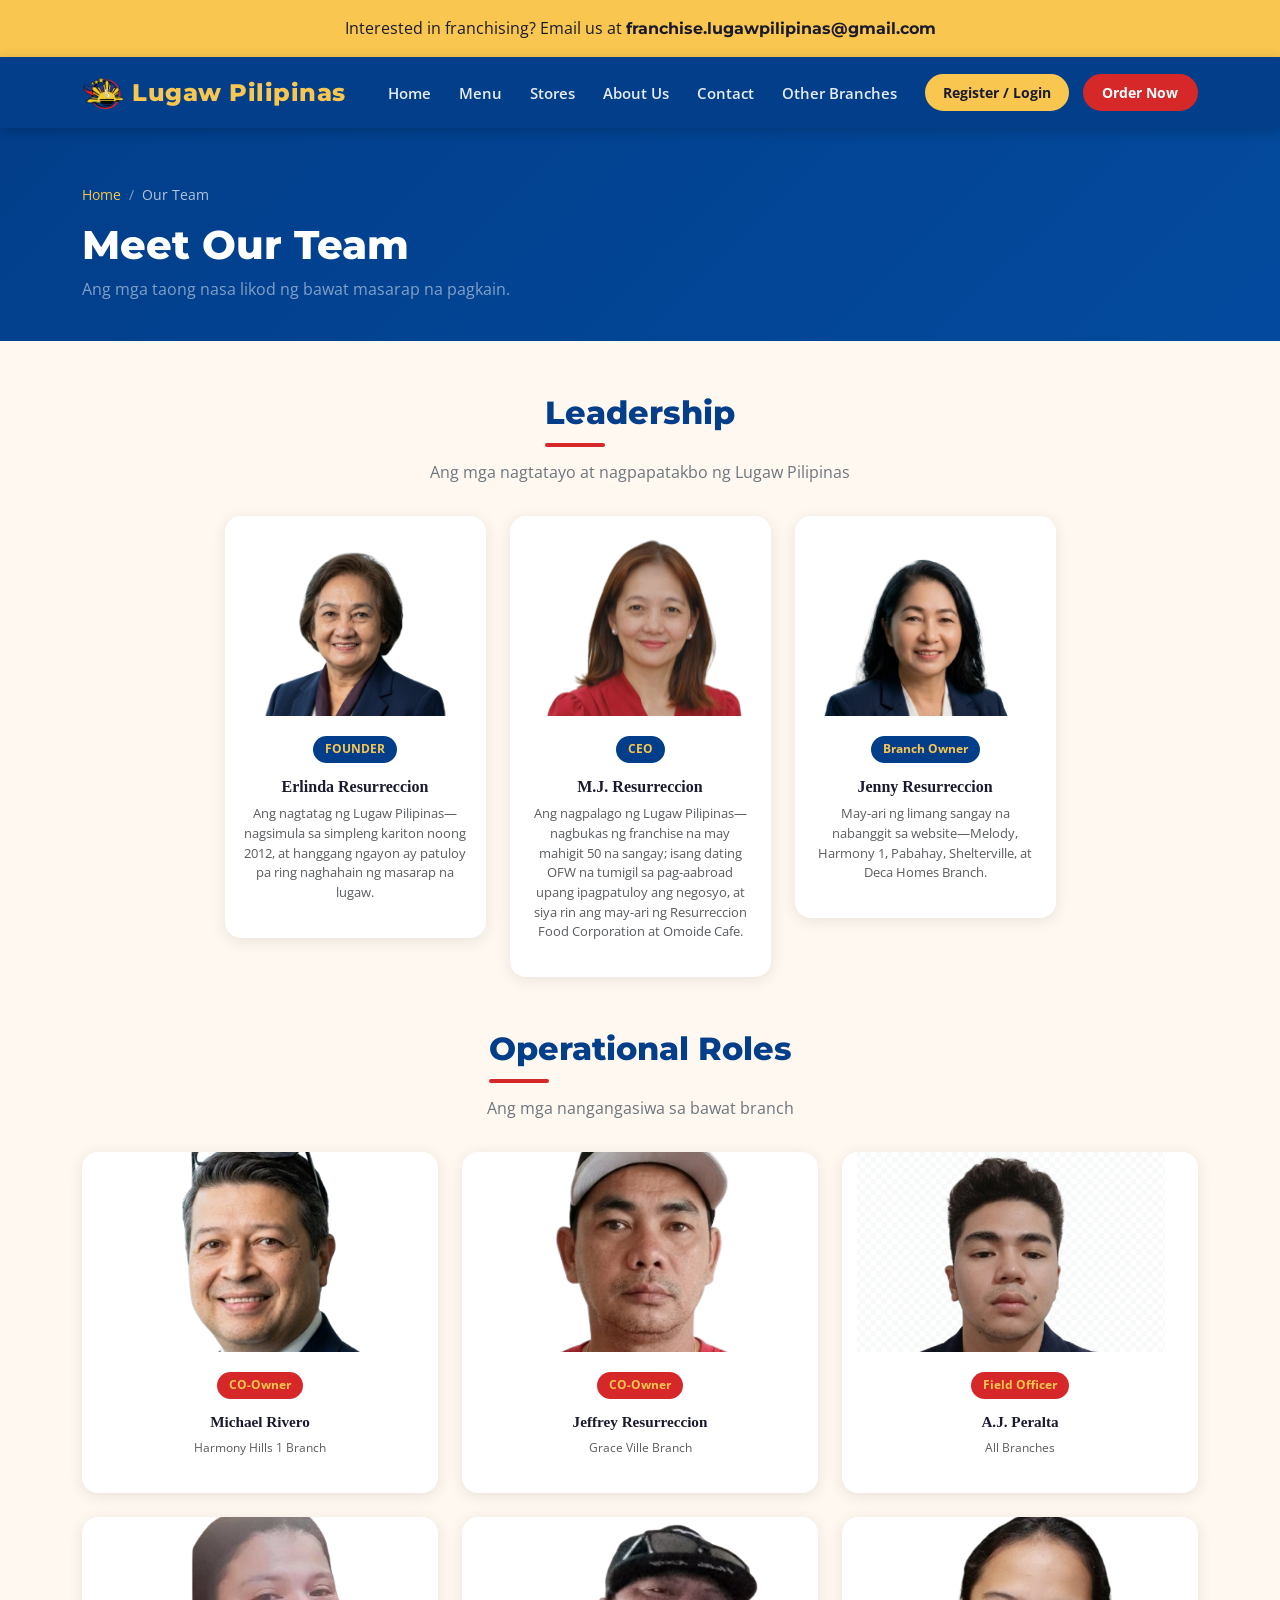
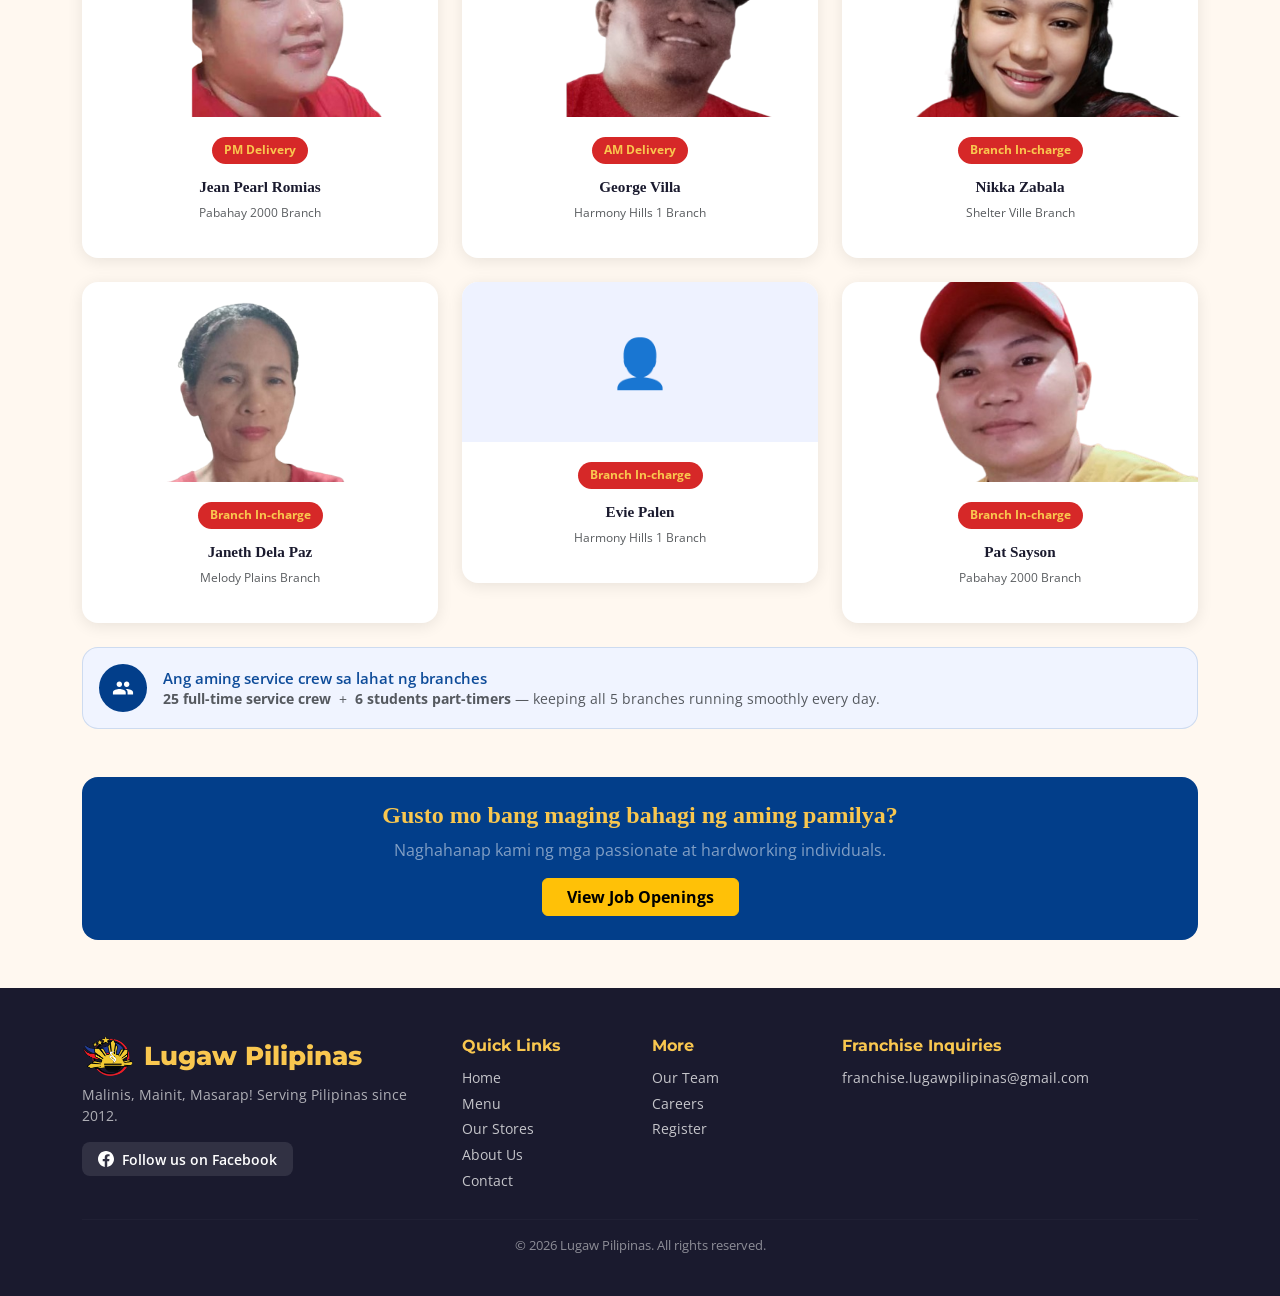
==== personnel.html @ b38a5993 "Initial commit" ====
<!DOCTYPE html>
<head>
  <meta charset="UTF-8">
  <meta name="viewport" content="width=device-width, initial-scale=1.0">
  <title>Lugaw Pilipinas - Team</title>
  <link rel="icon" type="image/png" href="images/LP_logo.png">
  <link rel="stylesheet" href="https://cdn.jsdelivr.net/npm/bootstrap@5.3.3/dist/css/bootstrap.min.css">
  <link rel="stylesheet" href="style.css">
</head>
<body>

<div class="franchise-strip">
  Interested in franchising? Email us at 
  <a href="mailto:franchise.lugawpilipinas@gmail.com">franchise.lugawpilipinas@gmail.com</a>
</div>

<nav class="navbar navbar-expand-lg">
  <div class="container">
    <a class="navbar-brand" href="index.html">
      <img src="images/LP_logo.png" alt="Logo" onerror="this.style.display='none'">
      Lugaw Pilipinas
    </a>
    <button class="navbar-toggler" type="button" data-bs-toggle="collapse" data-bs-target="#navMenu">
      <span class="navbar-toggler-icon"></span>
    </button>
    <div class="collapse navbar-collapse" id="navMenu">
      <ul class="navbar-nav ms-auto align-items-lg-center gap-1 mb-2 mb-lg-0">
        <li class="nav-item"><a class="nav-link" href="index.html">Home</a></li>
        <li class="nav-item"><a class="nav-link" href="menu.html">Menu</a></li>
        <li class="nav-item"><a class="nav-link" href="branches.html">Stores</a></li>
        <li class="nav-item"><a class="nav-link" href="about.html">About Us</a></li>
        <li class="nav-item"><a class="nav-link" href="contact.html">Contact</a></li>
        <li class="nav-item">
          <a class="nav-link" href="https://www.google.com/maps/d/u/0/viewer?mid=1OYzXHNmvgq7VIw6XNcVgfsCCvKDxKvw" target="_blank">Other Branches</a>
        </li>
      </ul>
      <div class="ms-lg-3 d-flex gap-2 mt-2 mt-lg-0">
        <a class="nav-link btn-register" href="register.html">Register / Login</a>
        <a class="nav-link btn-order" href="https://www.foodpanda.com.ph" target="_blank">Order Now </a>
      </div>
    </div>
  </div>
</nav>

<div class="page-hero">
  <div class="container">
    <nav aria-label="breadcrumb">
      <ol class="breadcrumb">
        <li class="breadcrumb-item"><a href="index.html">Home</a></li>
        <li class="breadcrumb-item active">Our Team</li>
      </ol>
    </nav>
    <h1>Meet Our Team</h1>
    <p class="text-white-50 mb-0">Ang mga taong nasa likod ng bawat masarap na pagkain.</p>
  </div>
</div>

<section class="py-5 bg-offwhite">
  <div class="container">
    <div class="text-center mb-4">
      <span class="section-title">Leadership</span>
      <p class="section-sub mt-2">Ang mga nagtatayo at nagpapatakbo ng Lugaw Pilipinas</p>
    </div>

    <div class="row g-4 justify-content-center mb-5">
      <div class="col-md-4 col-lg-3">
        <div class="personnel-card">
          <img src="images/LIN.png" alt="Founder" onerror="this.outerHTML='<div style=background:linear-gradient(135deg,var(--blue),#034a9e);height:200px;display:flex;align-items:center;justify-content:center;font-size:4rem>👨‍🍳</div>'">
          <div class="p-body">
            <span class="role-badge"> FOUNDER</span>
            <h6 style="font-family:'Baloo 2',cursive;font-weight:700;margin-top:6px">Erlinda Resurreccion</h6>
            <p class="text-muted" style="font-size:0.82rem">Ang nagtatag ng Lugaw Pilipinas—nagsimula sa simpleng kariton noong 2012, at hanggang ngayon ay patuloy pa ring naghahain ng masarap na lugaw.</p>
          </div>
        </div>
      </div>
      <div class="col-md-4 col-lg-3">
        <div class="personnel-card">
          <img src="images/MJ.png" alt="Owner" onerror="this.outerHTML='<div style=background:linear-gradient(135deg,var(--red),#a31e1e);height:200px;display:flex;align-items:center;justify-content:center;font-size:4rem>👩‍💼</div>'">
          <div class="p-body">
            <span class="role-badge"> CEO</span>
            <h6 style="font-family:'Baloo 2',cursive;font-weight:700;margin-top:6px">M.J. Resurreccion</h6>
            <p class="text-muted" style="font-size:0.82rem">Ang nagpalago ng Lugaw Pilipinas—nagbukas ng franchise na may mahigit 50 na sangay; isang dating OFW na tumigil sa pag-aabroad upang ipagpatuloy ang negosyo, at siya rin ang may-ari ng Resurreccion Food Corporation at Omoide Cafe.</p>
          </div>
        </div>
      </div>
      <div class="col-md-4 col-lg-3">
        <div class="personnel-card">
          <img src="images/JEN.png" alt="Executive Chef" onerror="this.outerHTML='<div style=background:linear-gradient(135deg,#e67e22,#d35400);height:200px;display:flex;align-items:center;justify-content:center;font-size:4rem>👨‍🍳</div>'">
          <div class="p-body">
            <span class="role-badge">Branch Owner</span>
            <h6 style="font-family:'Baloo 2',cursive;font-weight:700;margin-top:6px">Jenny Resurreccion</h6>
            <p class="text-muted" style="font-size:0.82rem">May-ari ng limang sangay na nabanggit sa website—Melody, Harmony 1, Pabahay, Shelterville, at Deca Homes Branch.</p>
          </div>
        </div>
      </div>
    </div>

    <div class="text-center mb-4">
      <span class="section-title">Operational Roles</span>
      <p class="section-sub mt-2">Ang mga nangangasiwa sa bawat branch</p>
    </div>

    <div class="row g-4">
      <div class="col-6 col-md-4 col-lg-2-4">
        <div class="personnel-card">
          <img src="images/Mike.png" alt="Manager" onerror="this.outerHTML='<div style=background:#eef2ff;height:160px;display:flex;align-items:center;justify-content:center;font-size:3rem>👤</div>'">
          <div class="p-body">
            <span class="role-badge" style="background:var(--red)">CO-Owner</span>
            <h6 style="font-family:'Baloo 2',cursive;font-weight:700;margin-top:6px;font-size:0.95rem">Michael Rivero</h6>
            <p class="text-muted" style="font-size:0.78rem">Harmony Hills 1 Branch</p>
          </div>
        </div>
      </div>
      <div class="col-6 col-md-4 col-lg-2-4">
        <div class="personnel-card">
          <img src="images/Jeff.png" alt="Manager" onerror="this.outerHTML='<div style=background:#eef2ff;height:160px;display:flex;align-items:center;justify-content:center;font-size:3rem>👤</div>'">
          <div class="p-body">
            <span class="role-badge" style="background:var(--red)">CO-Owner</span>
            <h6 style="font-family:'Baloo 2',cursive;font-weight:700;margin-top:6px;font-size:0.95rem">Jeffrey Resurreccion</h6>
            <p class="text-muted" style="font-size:0.78rem">Grace Ville Branch</p>
          </div>
        </div>
      </div>
      <div class="col-6 col-md-4 col-lg-2-4">
        <div class="personnel-card">
          <img src="images/MewtS.png" alt="Manager" onerror="this.outerHTML='<div style=background:#eef2ff;height:160px;display:flex;align-items:center;justify-content:center;font-size:3rem>👤</div>'">
          <div class="p-body">
            <span class="role-badge" style="background:var(--red)">Field Officer</span>
            <h6 style="font-family:'Baloo 2',cursive;font-weight:700;margin-top:6px;font-size:0.95rem">A.J. Peralta</h6>
            <p class="text-muted" style="font-size:0.78rem">All Branches</p>
          </div>
        </div>
      </div>
      <div class="col-6 col-md-4 col-lg-2-4">
        <div class="personnel-card">
          <img src="images/Pearl.png" alt="Manager" onerror="this.outerHTML='<div style=background:#eef2ff;height:160px;display:flex;align-items:center;justify-content:center;font-size:3rem>👤</div>'">
          <div class="p-body">
            <span class="role-badge" style="background:var(--red)">PM Delivery</span>
            <h6 style="font-family:'Baloo 2',cursive;font-weight:700;margin-top:6px;font-size:0.95rem">Jean Pearl Romias</h6>
            <p class="text-muted" style="font-size:0.78rem">Pabahay 2000 Branch</p>
          </div>
        </div>
      </div>
      <div class="col-6 col-md-4 col-lg-2-4">
        <div class="personnel-card">
          <img src="images/George.png" alt="Manager" onerror="this.outerHTML='<div style=background:#eef2ff;height:160px;display:flex;align-items:center;justify-content:center;font-size:3rem>👤</div>'">
          <div class="p-body">
            <span class="role-badge" style="background:var(--red)">AM Delivery</span>
            <h6 style="font-family:'Baloo 2',cursive;font-weight:700;margin-top:6px;font-size:0.95rem">George Villa</h6>
            <p class="text-muted" style="font-size:0.78rem">Harmony Hills 1 Branch</p>
          </div>
        </div>
      </div>
      <div class="col-6 col-md-4 col-lg-2-4">
        <div class="personnel-card">
          <img src="images/Nikka.png" alt="Manager" onerror="this.outerHTML='<div style=background:#eef2ff;height:160px;display:flex;align-items:center;justify-content:center;font-size:3rem>👤</div>'">
          <div class="p-body">
            <span class="role-badge" style="background:var(--red)">Branch In-charge</span>
            <h6 style="font-family:'Baloo 2',cursive;font-weight:700;margin-top:6px;font-size:0.95rem">Nikka Zabala</h6>
            <p class="text-muted" style="font-size:0.78rem">Shelter Ville Branch</p>
          </div>
        </div>
      </div>
      <div class="col-6 col-md-4 col-lg-2-4">
        <div class="personnel-card">
          <img src="images/Janeth.png" alt="Manager" onerror="this.outerHTML='<div style=background:#eef2ff;height:160px;display:flex;align-items:center;justify-content:center;font-size:3rem>👤</div>'">
          <div class="p-body">
            <span class="role-badge" style="background:var(--red)">Branch In-charge</span>
            <h6 style="font-family:'Baloo 2',cursive;font-weight:700;margin-top:6px;font-size:0.95rem">Janeth Dela Paz</h6>
            <p class="text-muted" style="font-size:0.78rem">Melody Plains Branch</p>
          </div>
        </div>
      </div>
      <div class="col-6 col-md-4 col-lg-2-4">
        <div class="personnel-card">
          <img src="images/evie.png" alt="Manager" onerror="this.outerHTML='<div style=background:#eef2ff;height:160px;display:flex;align-items:center;justify-content:center;font-size:3rem>👤</div>'">
          <div class="p-body">
            <span class="role-badge" style="background:var(--red)">Branch In-charge</span>
            <h6 style="font-family:'Baloo 2',cursive;font-weight:700;margin-top:6px;font-size:0.95rem">Evie Palen</h6>
            <p class="text-muted" style="font-size:0.78rem">Harmony Hills 1 Branch</p>
          </div>
        </div>
      </div>
      <div class="col-6 col-md-4 col-lg-2-4">
        <div class="personnel-card">
          <img src="images/Pat.png" alt="Manager" onerror="this.outerHTML='<div style=background:#eef2ff;height:160px;display:flex;align-items:center;justify-content:center;font-size:3rem>👤</div>'">
          <div class="p-body">
            <span class="role-badge" style="background:var(--red)">Branch In-charge</span>
            <h6 style="font-family:'Baloo 2',cursive;font-weight:700;margin-top:6px;font-size:0.95rem">Pat Sayson</h6>
            <p class="text-muted" style="font-size:0.78rem">Pabahay 2000 Branch</p>
          </div>
        </div>
      </div>
    </div>

    <div class="mt-4 d-flex align-items-center gap-3 p-3 rounded-4" style="background:#f0f4ff;border:1px solid rgba(13,75,153,0.15)">
      <div class="d-flex align-items-center justify-content-center rounded-circle flex-shrink-0"
           style="width:48px;height:48px;background:var(--blue)">
        <svg width="22" height="22" fill="white" viewBox="0 0 24 24">
          <path d="M16 11c1.66 0 2.99-1.34 2.99-3S17.66 5 16 5c-1.66 0-3 1.34-3 3s1.34 3 3 3zm-8 0c1.66 0 2.99-1.34 2.99-3S9.66 5 8 5C6.34 5 5 6.34 5 8s1.34 3 3 3zm0 2c-2.33 0-7 1.17-7 3.5V19h14v-2.5c0-2.33-4.67-3.5-7-3.5zm8 0c-.29 0-.62.02-.97.05 1.16.84 1.97 1.97 1.97 3.45V19h6v-2.5c0-2.33-4.67-3.5-7-3.5z"/>
        </svg>
      </div>
      <div>
        <p class="mb-0 fw-semibold" style="font-size:0.95rem;color:#0d4b99">Ang aming service crew sa lahat ng branches</p>
        <p class="mb-0 text-muted" style="font-size:0.85rem">
          <strong>25 full-time service crew</strong> &nbsp;+&nbsp; <strong>6 students part-timers</strong> — keeping all 5 branches running smoothly every day.
        </p>
      </div>
    </div>

    <div class="mt-5 text-center p-4 rounded-4" style="background:var(--blue);color:#fff">
      <h4 style="font-family:'Baloo 2',cursive;font-weight:800;color:var(--yellow)">Gusto mo bang maging bahagi ng aming pamilya?</h4>
      <p class="text-white-50 mb-3">Naghahanap kami ng mga passionate at hardworking individuals.</p>
      <a href="careers.html" class="btn btn-warning fw-bold px-4">View Job Openings</a>
    </div>

  </div>
</section>

<footer>
  <div class="container">
    <div class="row gy-4">
      <div class="col-md-4">
        <div class="footer-brand mb-2">
          <img src="images/LP_logo.png" alt="Logo" onerror="this.style.display='none'">
          Lugaw Pilipinas
        </div>
        <p style="font-size:0.88rem;color:rgba(255,255,255,0.65)">Malinis, Mainit, Masarap! Serving Pilipinas since 2012.</p>
        <div class="mt-3">
          <a href="https://www.facebook.com/LugawPilipinas" target="_blank" class="social-icon">
            <svg width="16" height="16" fill="currentColor" viewBox="0 0 24 24"><path d="M24 12.073c0-6.627-5.373-12-12-12s-12 5.373-12 12c0 5.99 4.388 10.954 10.125 11.854v-8.385H7.078v-3.47h3.047V9.43c0-3.007 1.792-4.669 4.533-4.669 1.312 0 2.686.235 2.686.235v2.953H15.83c-1.491 0-1.956.925-1.956 1.874v2.25h3.328l-.532 3.47h-2.796v8.385C19.612 23.027 24 18.062 24 12.073z"/></svg>
            Follow us on Facebook
          </a>
        </div>
      </div>
      <div class="col-6 col-md-2">
        <h6>Quick Links</h6>
        <a href="index.html">Home</a>
        <a href="menu.html">Menu</a>
        <a href="branches.html">Our Stores</a>
        <a href="about.html">About Us</a>
        <a href="contact.html">Contact</a>
      </div>
      <div class="col-6 col-md-2">
        <h6>More</h6>
        <a href="personnel.html">Our Team</a>
        <a href="careers.html">Careers</a>
        <a href="register.html">Register</a>
      </div>
      <div class="col-md-4">
        <h6>Franchise Inquiries</h6>
        <a href="mailto:franchise.lugawpilipinas@gmail.com">franchise.lugawpilipinas@gmail.com</a>
      </div>
    </div>
    <hr class="footer-divider">
    <p class="footer-copy">© 2026 Lugaw Pilipinas. All rights reserved.</p>
  </div>
</footer>

<script src="https://cdn.jsdelivr.net/npm/bootstrap@5.3.3/dist/js/bootstrap.bundle.min.js"></script>
</body>
</html>
---- style.css ----
@import url('https://fonts.googleapis.com/css2?family=Montserrat:wght@400;600;700;800;900&family=Open+Sans:wght@400;600;700&display=swap');

:root {
  --red: #D62828;
  --blue: #023E8A;
  --yellow: #F9C74F;
  --white: #FAFAFA;
  --offwhite: #FFF8F0;
  --dark: #1a1a2e;
  --gray: #6c757d;
  --light-gray: #f4f4f4;
}

* { box-sizing: border-box; margin: 0; padding: 0; }

body {
  font-family: 'Open Sans', sans-serif;
  background-color: var(--white);
  color: var(--dark);
}

h1, h2, h3, h4, h5 {
  font-family: 'Montserrat', sans-serif;
} 

.navbar {
  background: var(--blue) !important;
  padding: 0.6rem 1.5rem;
  box-shadow: 0 3px 12px rgba(0,0,0,0.2);
  position: sticky;
  top: 0;
  z-index: 1000;
}

.navbar-brand {
  font-family: 'Montserrat', sans-serif;
  font-size: 1.5rem;
  font-weight: 800;
  color: var(--yellow) !important;
  letter-spacing: 0.5px;
  display: flex;
  align-items: center;
  gap: 8px;
}

.navbar-brand img {
  height: 42px;
  width: 42px;
  object-fit: contain;
  border-radius: 50%;
}

.nav-link {
  color: rgba(255,255,255,0.9) !important;
  font-weight: 600;
  font-size: 0.92rem;
  padding: 0.4rem 0.75rem !important;
  border-radius: 6px;
  transition: all 0.2s;
}

.nav-link:hover, .nav-link.active {
  color: var(--yellow) !important;
  background: rgba(255,255,255,0.1);
}

.navbar .btn-order {
  background: var(--red);
  color: #fff !important;
  border-radius: 20px;
  font-weight: 700;
  padding: 0.35rem 1.1rem !important;
  font-size: 0.88rem;
  border: 2px solid var(--red);
  transition: all 0.2s;
}

.navbar .btn-order:hover {
  background: transparent;
  color: var(--red) !important;
  border-color: var(--red);
}

.navbar .btn-register {
  background: var(--yellow);
  color: var(--dark) !important;
  border-radius: 20px;
  font-weight: 700;
  padding: 0.35rem 1rem !important;
  font-size: 0.88rem;
  border: 2px solid var(--yellow);
  margin-right: 6px;
  transition: all 0.2s;
}

.navbar .btn-register:hover {
  background: transparent;
  color: var(--yellow) !important;
}

.navbar-toggler {
  border-color: rgba(255,255,255,0.4) !important;
}

.navbar-toggler-icon {
  filter: invert(1);
}

.section-title {
  font-family: 'Montserrat', sans-serif;
  font-size: 2rem;
  font-weight: 800;
  color: var(--blue);
  position: relative;
  display: inline-block;
  margin-bottom: 0.3rem;
}

.section-title::after {
  content: '';
  display: block;
  width: 60px;
  height: 4px;
  background: var(--red);
  border-radius: 2px;
  margin-top: 6px;
}

.section-sub {
  color: var(--gray);
  font-size: 1rem;
  margin-bottom: 2rem;
}

.carousel-item {
  height: 480px;
}

.carousel-item img {
  width: 100%;
  height: 480px;
  object-fit: cover;
  filter: brightness(0.72);
}

.carousel-caption {
  bottom: 30%;
}

.carousel-caption h2 {
  font-family: 'Montserrat', sans-serif;
  font-size: 2.5rem;
  font-weight: 800;
  text-shadow: 2px 2px 8px rgba(0,0,0,0.6);
}

.carousel-caption p {
  font-size: 1.1rem;
  text-shadow: 1px 1px 4px rgba(0,0,0,0.5);
}

.carousel-indicators [data-bs-target] {
  background-color: var(--yellow);
}

.features-strip {
  background: var(--blue);
  padding: 1.5rem 0;
}

.feature-item {
  display: flex;
  align-items: center;
  gap: 14px;
  color: #fff;
}

.feature-item img {
  width: 52px;
  height: 52px;
  object-fit: contain;
}

.feature-item h6 {
  font-family: 'Montserrat', sans-serif;
  font-size: 1rem;
  font-weight: 700;
  color: var(--yellow);
  margin: 0;
}

.feature-item p {
  font-size: 0.8rem;
  color: rgba(255,255,255,0.8);
  margin: 0;
}

.food-card {
  border: none;
  border-radius: 16px;
  overflow: hidden;
  box-shadow: 0 4px 18px rgba(0,0,0,0.1);
  transition: transform 0.25s, box-shadow 0.25s;
  background: #fff;
}

.food-card:hover {
  transform: translateY(-6px);
  box-shadow: 0 10px 30px rgba(0,0,0,0.15);
}

.food-card img {
  width: 100%;
  height: 200px;
  object-fit: cover;
}

.food-card .card-body {
  padding: 1rem 1.2rem;
}

.food-card .card-title {
  font-family: 'Montserrat', sans-serif;
  font-weight: 700;
  color: var(--dark);
  font-size: 1.05rem;
}

.food-card .price-tag {
  background: var(--red);
  color: #fff;
  border-radius: 20px;
  padding: 2px 14px;
  font-size: 0.88rem;
  font-weight: 700;
  display: inline-block;
  margin-top: 4px;
}

.bestseller-badge {
  position: absolute;
  top: 12px;
  left: 12px;
  background: var(--yellow);
  color: var(--dark);
  font-size: 0.72rem;
  font-weight: 800;
  border-radius: 20px;
  padding: 3px 10px;
  letter-spacing: 0.5px;
  text-transform: uppercase;
}

.bg-offwhite { background-color: var(--offwhite); }
.bg-light-gray { background-color: var(--light-gray); }

.menu-category-header {
  background: var(--blue);
  color: var(--yellow);
  font-family: 'Montserrat', sans-serif;
  font-size: 1.5rem;
  font-weight: 800;
  padding: 0.75rem 1.5rem;
  border-radius: 12px;
  margin-bottom: 1.25rem;
  display: flex;
  align-items: center;
  gap: 10px;
}

.menu-item-row {
  display: flex;
  justify-content: space-between;
  align-items: center;
  padding: 0.6rem 0;
  border-bottom: 1px dashed #ddd;
}

.menu-item-row:last-child { border-bottom: none; }

.menu-item-name {
  font-weight: 600;
  color: var(--dark);
  font-size: 0.97rem;
}

.menu-item-price {
  font-family: 'Montserrat', sans-serif;
  font-weight: 800;
  color: var(--red);
  font-size: 1rem;
  white-space: nowrap;
}

.menu-card {
  background: #fff;
  border-radius: 16px;
  box-shadow: 0 3px 16px rgba(0,0,0,0.08);
  padding: 1.5rem;
  margin-bottom: 1.5rem;
}

.branch-card {
  border: none;
  border-radius: 16px;
  box-shadow: 0 4px 18px rgba(0,0,0,0.09);
  overflow: hidden;
  transition: transform 0.2s;
  background: #fff;
}

.branch-card:hover {
  transform: translateY(-4px);
}

.branch-card .branch-header {
  background: var(--blue);
  color: var(--yellow);
  font-family: 'Montserrat', sans-serif;
  font-weight: 800;
  font-size: 1.1rem;
  padding: 1rem 1.25rem 0.5rem;
}

.branch-card .branch-body {
  padding: 1rem 1.25rem 1.25rem;
}

.branch-card .badge-open {
  background: #28a745;
  color: #fff;
  font-size: 0.75rem;
  padding: 3px 10px;
  border-radius: 20px;
  font-weight: 700;
}

.branch-card .btn-dir {
  background: var(--blue);
  color: #fff;
  border-radius: 8px;
  font-size: 0.85rem;
  font-weight: 700;
  padding: 0.4rem 0.9rem;
  text-decoration: none;
  border: none;
  display: inline-block;
  transition: background 0.2s;
}

.branch-card .btn-dir:hover { background: #012a5e; color: #fff; }

.branch-card .btn-menu {
  background: var(--red);
  color: #fff;
  border-radius: 8px;
  font-size: 0.85rem;
  font-weight: 700;
  padding: 0.4rem 0.9rem;
  text-decoration: none;
  border: none;
  display: inline-block;
  transition: background 0.2s;
}

.branch-card .btn-menu:hover { background: #a31e1e; color: #fff; }

.about-hero {
  background: linear-gradient(135deg, var(--blue) 0%, #034a9e 100%);
  color: #fff;
  padding: 5rem 0 4rem;
  position: relative;
  overflow: hidden;
}

.about-hero::before {
  content: '';
  position: absolute;
  top: -50px; right: -50px;
  width: 300px; height: 300px;
  background: rgba(249,199,79,0.12);
  border-radius: 50%;
}

.about-hero h1 {
  font-family: 'Montserrat', sans-serif;
  font-size: 3rem;
  font-weight: 800;
}

.about-hero .tagline {
  font-size: 1.25rem;
  color: var(--yellow);
  font-weight: 700;
  font-family: 'Montserrat', sans-serif;
}

.mission-card {
  border-left: 5px solid var(--red);
  background: #fff;
  border-radius: 0 12px 12px 0;
  padding: 1.5rem;
  box-shadow: 0 3px 14px rgba(0,0,0,0.07);
}

.vision-card {
  border-left: 5px solid var(--blue);
  background: #fff;
  border-radius: 0 12px 12px 0;
  padding: 1.5rem;
  box-shadow: 0 3px 14px rgba(0,0,0,0.07);
}

.milestone-num {
  font-family: 'Montserrat', sans-serif;
  font-size: 3rem;
  font-weight: 800;
  color: var(--red);
  line-height: 1;
}

footer {
  background: var(--dark);
  color: rgba(255,255,255,0.8);
  padding: 3rem 0 1.5rem;
}

footer .footer-brand {
  font-family: 'Montserrat', sans-serif;
  font-size: 1.6rem;
  font-weight: 800;
  color: var(--yellow);
  display: flex;
  align-items: center;
  gap: 10px;
}

footer .footer-brand img {
  height: 40px;
  border-radius: 50%;
}

footer h6 {
  color: var(--yellow);
  font-family: 'Montserrat', sans-serif;
  font-weight: 700;
  margin-bottom: 0.75rem;
  font-size: 1rem;
}

footer a {
  color: rgba(255,255,255,0.75);
  text-decoration: none;
  font-size: 0.9rem;
  display: block;
  margin-bottom: 4px;
  transition: color 0.2s;
}

footer a:hover { color: var(--yellow); }

.footer-divider {
  border-color: rgba(255,255,255,0.1);
  margin: 1.5rem 0 1rem;
}

.footer-copy {
  font-size: 0.82rem;
  color: rgba(255,255,255,0.5);
  text-align: center;
}

.social-icon {
  display: inline-flex;
  align-items: center;
  gap: 8px;
  background: rgba(255,255,255,0.1);
  color: #fff !important;
  padding: 0.4rem 1rem;
  border-radius: 8px;
  font-size: 0.88rem;
  font-weight: 600;
  transition: background 0.2s;
  margin-bottom: 6px;
}

.social-icon:hover {
  background: #1877f2;
  color: #fff !important;
}

/* REGISTER */
.register-section {
  min-height: 80vh;
  background: linear-gradient(135deg, var(--offwhite) 0%, #e8f4f8 100%);
  display: flex;
  align-items: center;
  padding: 3rem 0;
}

.register-card {
  background: #fff;
  border-radius: 20px;
  box-shadow: 0 8px 40px rgba(0,0,0,0.12);
  padding: 2.5rem;
  max-width: 520px;
  margin: 0 auto;
}

.register-card h2 {
  font-family: 'Montserrat', sans-serif;
  font-weight: 800;
  color: var(--blue);
}

.form-label { font-weight: 600; font-size: 0.9rem; }

.btn-primary-custom {
  background: var(--red);
  border: none;
  color: #fff;
  font-weight: 700;
  padding: 0.6rem 2rem;
  border-radius: 25px;
  font-size: 1rem;
  width: 100%;
  transition: background 0.2s, transform 0.1s;
}

.btn-primary-custom:hover {
  background: #b01f1f;
  transform: translateY(-1px);
}

.contact-map iframe {
  border-radius: 14px;
  box-shadow: 0 4px 20px rgba(0,0,0,0.1);
}

.inquiry-card {
  background: #fff;
  border-radius: 16px;
  box-shadow: 0 4px 20px rgba(0,0,0,0.09);
  padding: 2rem;
}

.personnel-card {
  border: none;
  border-radius: 16px;
  box-shadow: 0 3px 16px rgba(0,0,0,0.09);
  text-align: center;
  overflow: hidden;
  background: #fff;
  transition: transform 0.2s;
}

.personnel-card:hover { transform: translateY(-5px); }

.personnel-card .role-badge {
  background: var(--blue);
  color: var(--yellow);
  font-size: 0.78rem;
  font-weight: 700;
  padding: 4px 12px;
  border-radius: 20px;
  display: inline-block;
  margin-bottom: 8px;
}

.personnel-card img {
  width: 100%;
  height: 200px;
  object-fit: cover;
}

.personnel-card .p-body {
  padding: 1.2rem;
}

.job-card {
  background: #fff;
  border-radius: 14px;
  box-shadow: 0 3px 14px rgba(0,0,0,0.08);
  padding: 1.5rem;
  border-left: 4px solid var(--blue);
  transition: border-color 0.2s, transform 0.2s;
}

.job-card:hover {
  border-color: var(--red);
  transform: translateX(4px);
}

/* PAGE HERO */
.page-hero {
  background: linear-gradient(135deg, var(--blue) 0%, #034a9e 100%);
  padding: 3.5rem 0 2.5rem;
  color: #fff;
}

.page-hero h1 {
  font-family: 'Montserrat', sans-serif;
  font-size: 2.5rem;
  font-weight: 800;
}

.page-hero .breadcrumb-item { font-size: 0.88rem; }
.page-hero .breadcrumb-item a { color: var(--yellow); text-decoration: none; }
.page-hero .breadcrumb-item.active { color: rgba(255,255,255,0.7); }
.page-hero .breadcrumb-item + .breadcrumb-item::before { color: rgba(255,255,255,0.5); }

.franchise-strip {
  background: var(--yellow);
  padding: 1rem 0;
  text-align: center;
}

.franchise-strip a {
  color: var(--dark);
  font-weight: 700;
  font-family: 'Montserrat', sans-serif;
  font-size: 1rem;
  text-decoration: none;
}

.franchise-strip a:hover { color: var(--red); }

@media (max-width: 768px) {
  .carousel-item, .carousel-item img { height: 260px; }
  .carousel-caption h2 { font-size: 1.4rem; }
  .about-hero h1 { font-size: 2rem; }
  .section-title { font-size: 1.5rem; }
}
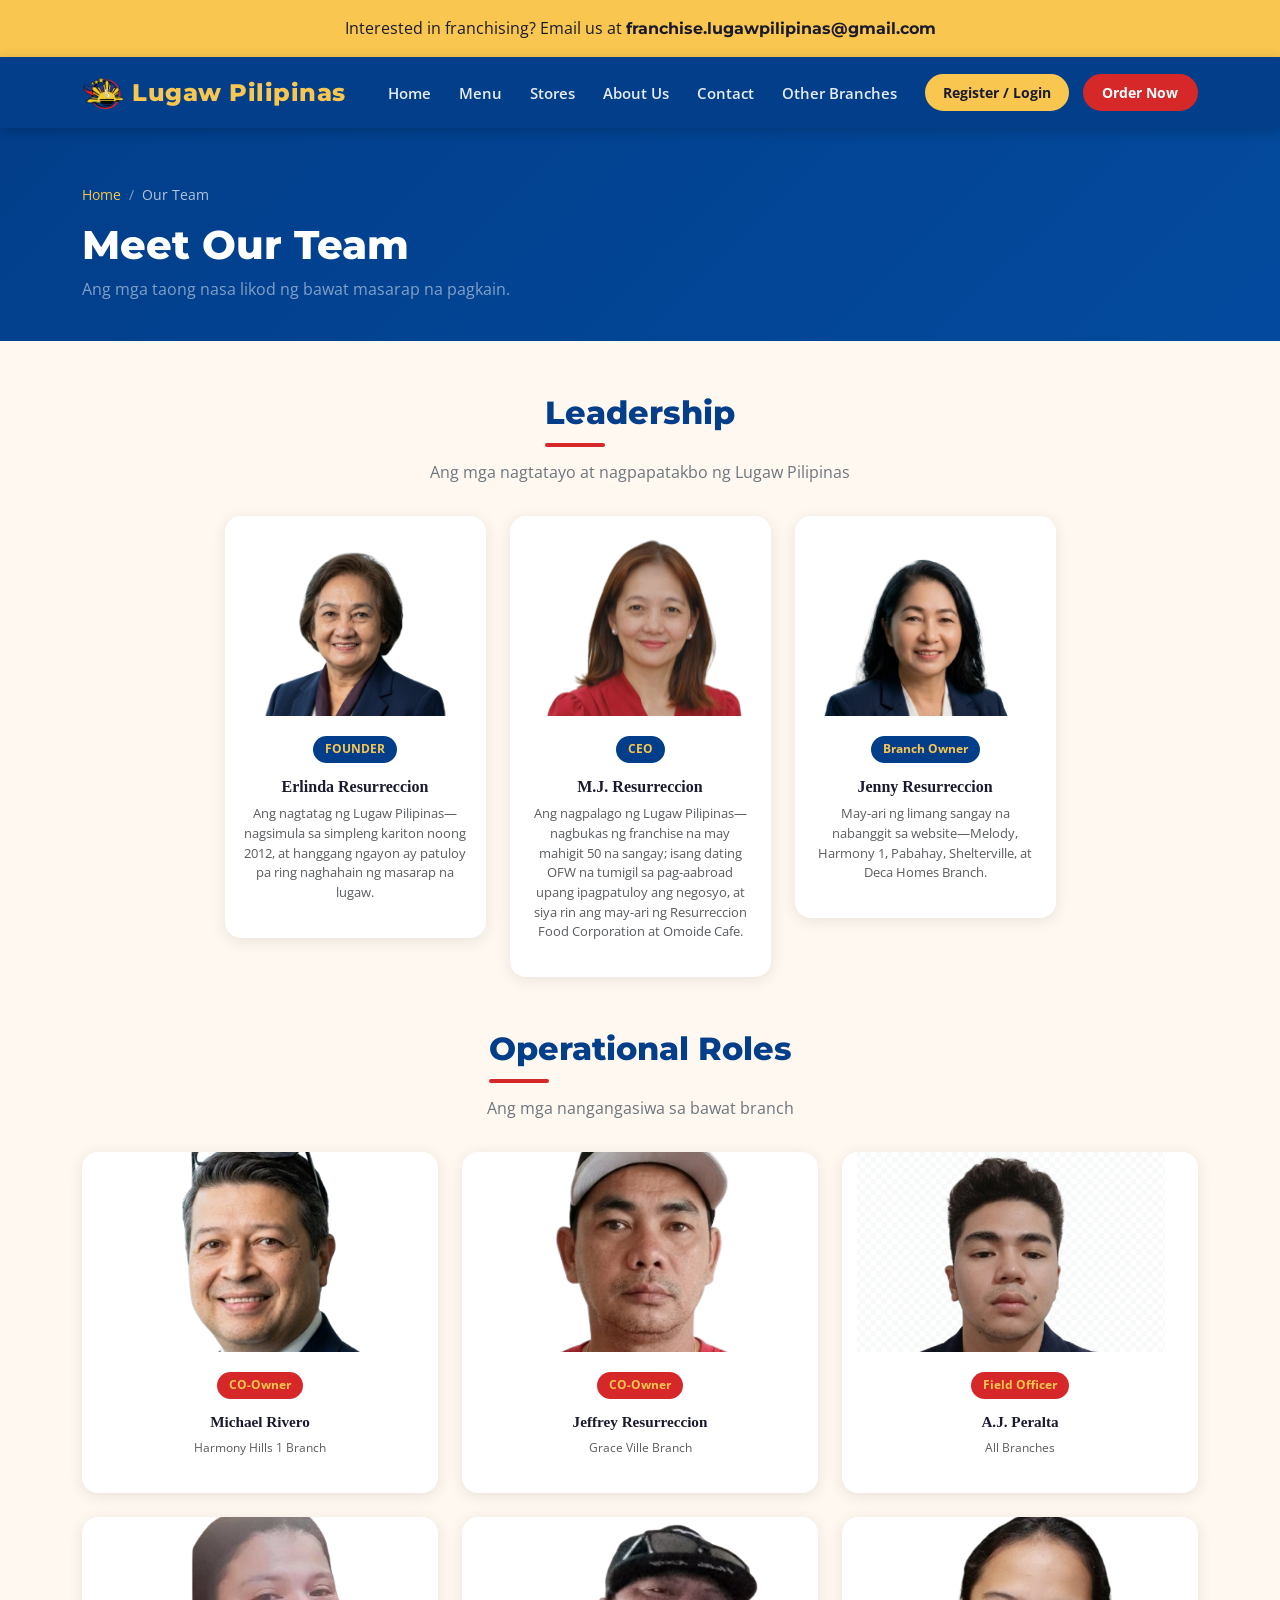
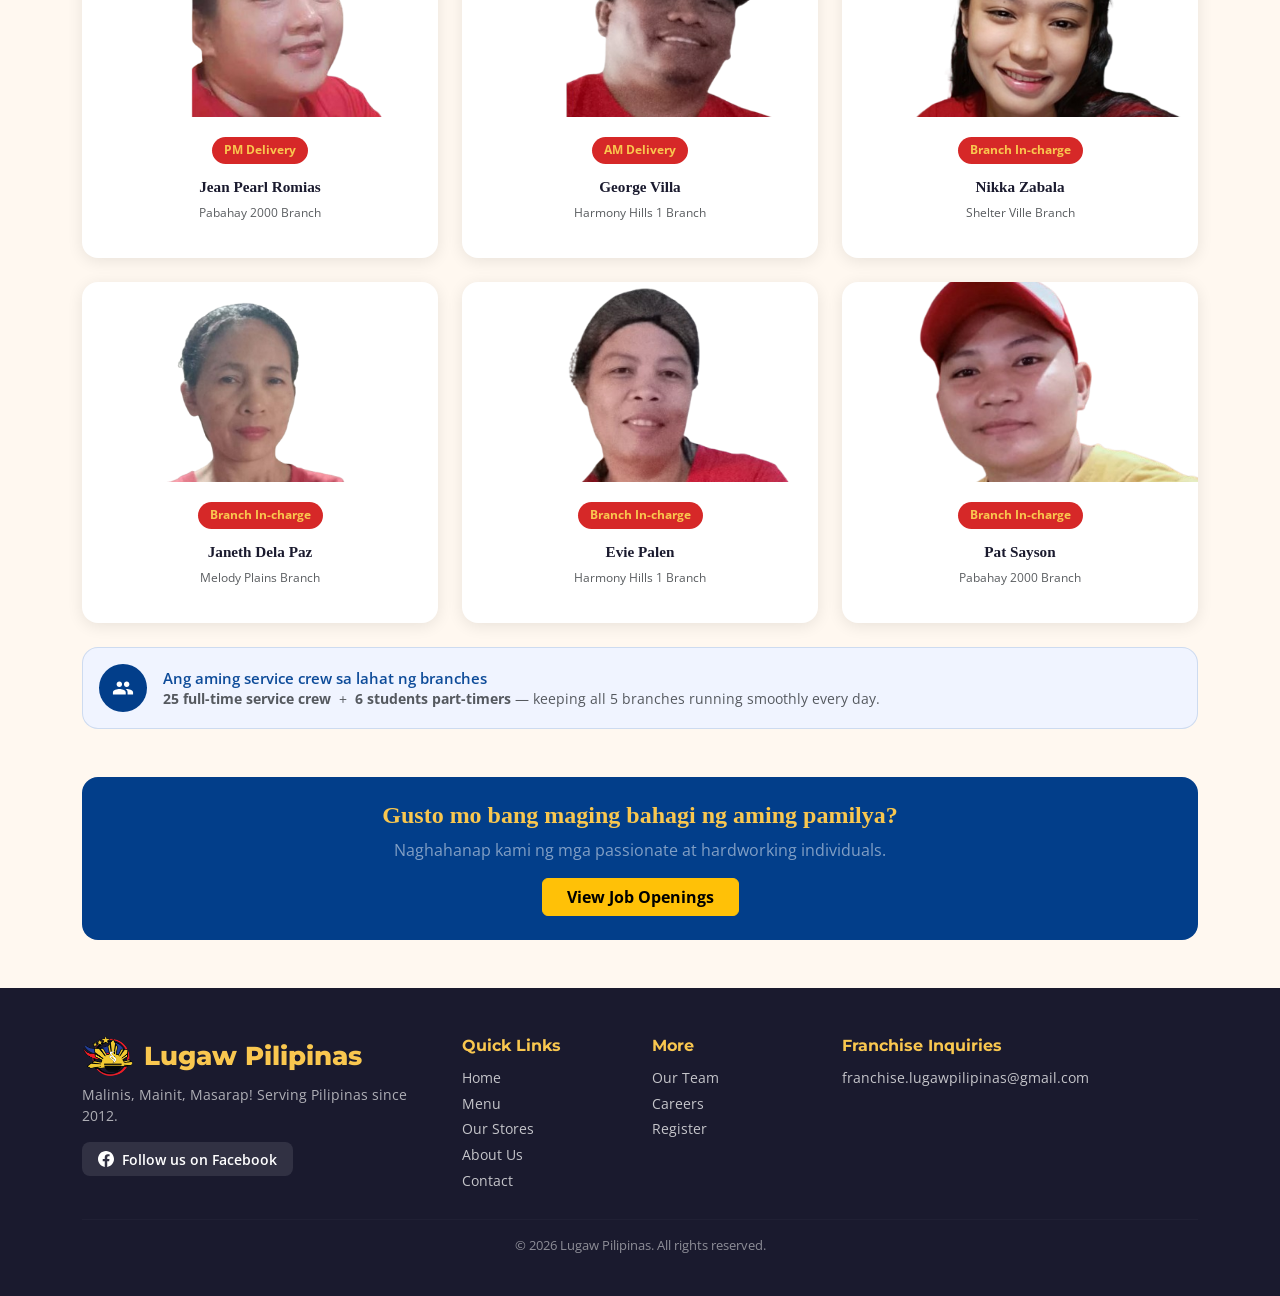
==== commit 2c457436: "Fix image source case sensitivity for Evie" ====
--- a/personnel.html
+++ b/personnel.html
@@ -173,7 +173,7 @@
       </div>
       <div class="col-6 col-md-4 col-lg-2-4">
         <div class="personnel-card">
-          <img src="images/evie.png" alt="Manager" onerror="this.outerHTML='<div style=background:#eef2ff;height:160px;display:flex;align-items:center;justify-content:center;font-size:3rem>👤</div>'">
+          <img src="images/Evie.png" alt="Manager" onerror="this.outerHTML='<div style=background:#eef2ff;height:160px;display:flex;align-items:center;justify-content:center;font-size:3rem>👤</div>'">
           <div class="p-body">
             <span class="role-badge" style="background:var(--red)">Branch In-charge</span>
             <h6 style="font-family:'Baloo 2',cursive;font-weight:700;margin-top:6px;font-size:0.95rem">Evie Palen</h6>
@@ -259,4 +259,4 @@
 
 <script src="https://cdn.jsdelivr.net/npm/bootstrap@5.3.3/dist/js/bootstrap.bundle.min.js"></script>
 </body>
-</html>+</html>
